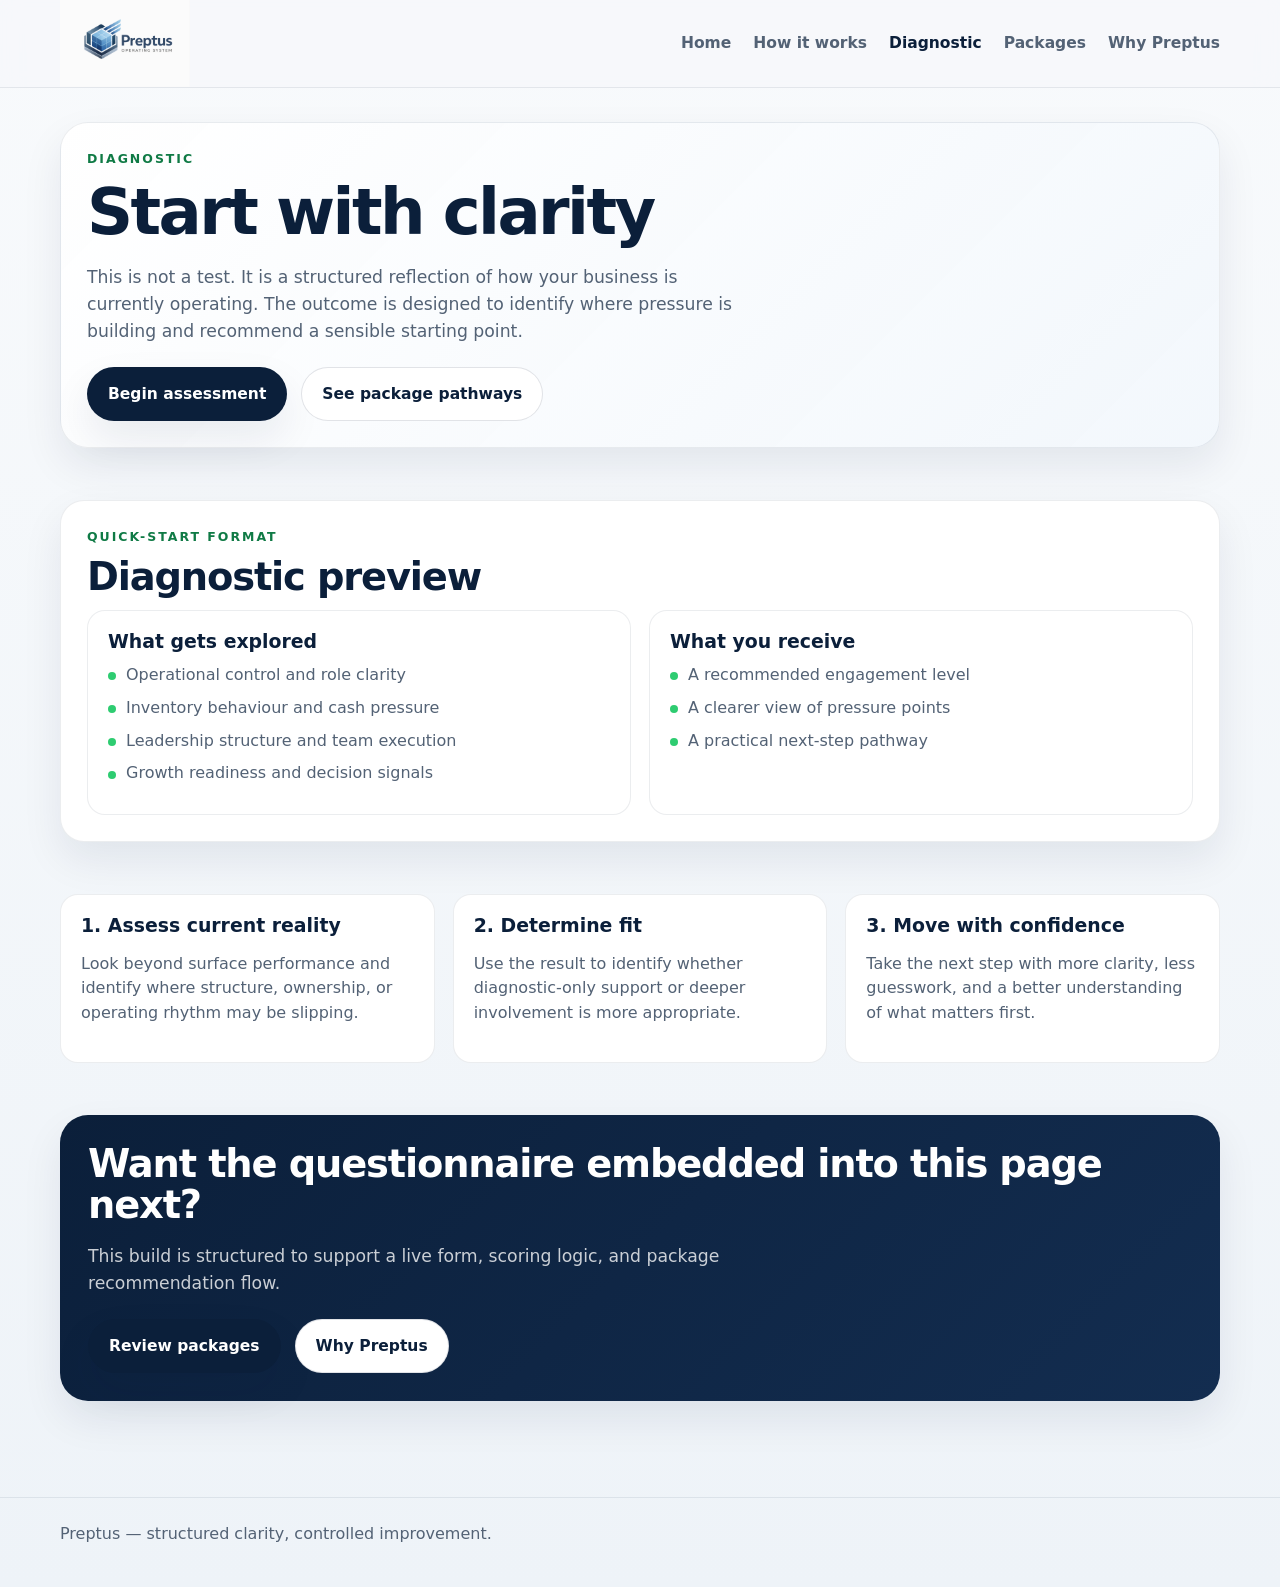
==== diagnostic.html @ 210e707c "Add files via upload" ====
<!DOCTYPE html>
<html lang="en">
<head>
  <meta charset="UTF-8" />
  <meta name="viewport" content="width=device-width, initial-scale=1.0" />
  <title>Diagnostic | Preptus</title>
  <meta name="description" content="Start the Preptus diagnostic and identify the right level of support for your business." />
  <link rel="stylesheet" href="styles.css" />
</head>
<body>
  <header class="site-header">
    <div class="container nav-wrap">
      <a class="brand" href="index.html"><img src="assets/logo.png" alt="Preptus logo" /></a>
      <nav class="nav-links">
        <a href="index.html">Home</a>
        <a href="how-it-works.html">How it works</a>
        <a class="active" href="diagnostic.html">Diagnostic</a>
        <a href="packages.html">Packages</a>
        <a href="why-preptus.html">Why Preptus</a>
      </nav>
    </div>
  </header>
  <main>
    <section class="hero-band">
      <div class="container hero-panel">
        <div class="kicker">Diagnostic</div>
        <h1>Start with clarity</h1>
        <p class="lead">This is not a test. It is a structured reflection of how your business is currently operating. The outcome is designed to identify where pressure is building and recommend a sensible starting point.</p>
        <div class="hero-actions">
          <a class="btn btn-primary" href="#questions">Begin assessment</a>
          <a class="btn btn-secondary" href="packages.html">See package pathways</a>
        </div>
      </div>
    </section>

    <section id="questions">
      <div class="container section-card">
        <div class="kicker">Quick-start format</div>
        <h2>Diagnostic preview</h2>
        <div class="grid-2">
          <div class="card">
            <h3>What gets explored</h3>
            <ul class="clean">
              <li>Operational control and role clarity</li>
              <li>Inventory behaviour and cash pressure</li>
              <li>Leadership structure and team execution</li>
              <li>Growth readiness and decision signals</li>
            </ul>
          </div>
          <div class="card">
            <h3>What you receive</h3>
            <ul class="clean">
              <li>A recommended engagement level</li>
              <li>A clearer view of pressure points</li>
              <li>A practical next-step pathway</li>
            </ul>
          </div>
        </div>
      </div>
    </section>

    <section>
      <div class="container grid-3">
        <article class="feature">
          <h3>1. Assess current reality</h3>
          <p class="muted">Look beyond surface performance and identify where structure, ownership, or operating rhythm may be slipping.</p>
        </article>
        <article class="feature">
          <h3>2. Determine fit</h3>
          <p class="muted">Use the result to identify whether diagnostic-only support or deeper involvement is more appropriate.</p>
        </article>
        <article class="feature">
          <h3>3. Move with confidence</h3>
          <p class="muted">Take the next step with more clarity, less guesswork, and a better understanding of what matters first.</p>
        </article>
      </div>
    </section>

    <section>
      <div class="container cta-panel">
        <h2>Want the questionnaire embedded into this page next?</h2>
        <p class="lead">This build is structured to support a live form, scoring logic, and package recommendation flow.</p>
        <div class="cta-row">
          <a class="btn btn-primary" href="packages.html">Review packages</a>
          <a class="btn btn-secondary" href="why-preptus.html">Why Preptus</a>
        </div>
      </div>
    </section>
  </main>
  <footer class="footer"><div class="container">Preptus — structured clarity, controlled improvement.</div></footer>
</body>
</html>
---- styles.css ----
:root {
  --bg: #f6f8fb;
  --panel: #ffffff;
  --ink: #0b1f3a;
  --muted: #536275;
  --line: #d9e1ea;
  --accent: #2ecc71;
  --accent-2: #0f7a45;
  --shadow: 0 18px 40px rgba(11,31,58,0.08);
  --radius: 18px;
  --max: 1160px;
}
* { box-sizing: border-box; }
html { scroll-behavior: smooth; }
body {
  margin: 0;
  font-family: Inter, ui-sans-serif, system-ui, -apple-system, BlinkMacSystemFont, "Segoe UI", sans-serif;
  background: linear-gradient(180deg, #f8fafc 0%, #eef3f8 100%);
  color: var(--ink);
  line-height: 1.55;
}
a { color: inherit; text-decoration: none; }
img { max-width: 100%; display: block; }
.container { width: min(var(--max), calc(100% - 40px)); margin: 0 auto; }
.site-header {
  position: sticky; top: 0; z-index: 30;
  backdrop-filter: blur(10px);
  background: rgba(246,248,251,0.88);
  border-bottom: 1px solid rgba(11,31,58,0.08);
}
.nav-wrap { display: flex; align-items: center; justify-content: space-between; gap: 24px; min-height: 78px; }
.brand { display: flex; align-items: center; gap: 14px; min-width: 0; }
.brand img { width: 130px; height: auto; }
.brand-mark { font-size: 0.8rem; letter-spacing: 0.14em; text-transform: uppercase; color: var(--muted); }
.nav-links { display: flex; gap: 22px; align-items: center; flex-wrap: wrap; }
.nav-links a { color: var(--muted); font-weight: 600; font-size: 0.97rem; }
.nav-links a:hover, .nav-links a.active { color: var(--ink); }
.btn {
  display: inline-flex; align-items: center; justify-content: center; gap: 10px;
  padding: 14px 20px; border-radius: 999px; font-weight: 700; font-size: 0.97rem;
  transition: 160ms ease; border: 1px solid transparent; cursor: pointer;
}
.btn-primary { background: var(--ink); color: white; box-shadow: var(--shadow); }
.btn-primary:hover { transform: translateY(-1px); }
.btn-secondary { background: white; color: var(--ink); border-color: rgba(11,31,58,0.12); }
.btn-secondary:hover { border-color: rgba(11,31,58,0.24); }
.hero-band {
  padding: 34px 0 26px;
}
.hero-panel {
  background: linear-gradient(135deg, rgba(255,255,255,0.98), rgba(242,247,252,0.96));
  border: 1px solid rgba(11,31,58,0.08);
  border-radius: 28px;
  box-shadow: var(--shadow);
  padding: 26px;
}
.header-band {
  display: grid;
  grid-template-columns: 240px 1fr;
  gap: 28px;
  align-items: center;
}
.header-band .logo-box {
  background: #0b1f3a;
  border-radius: 22px;
  padding: 18px;
  display: grid; place-items: center;
  min-height: 144px;
}
.header-band .logo-box img { width: 170px; object-fit: contain; }
.eyebrow {
  font-size: 0.8rem; text-transform: uppercase; letter-spacing: 0.16em;
  color: var(--accent-2); font-weight: 800; margin-bottom: 10px;
}
h1, h2, h3 { margin: 0 0 12px; line-height: 1.08; }
h1 { font-size: clamp(2.2rem, 5vw, 4.35rem); letter-spacing: -0.04em; }
h2 { font-size: clamp(1.6rem, 3vw, 2.6rem); letter-spacing: -0.03em; }
h3 { font-size: 1.18rem; }
.lead { font-size: 1.08rem; color: var(--muted); max-width: 60ch; }
.hero-actions, .cta-row { display: flex; flex-wrap: wrap; gap: 14px; margin-top: 22px; }
main { padding-bottom: 70px; }
section { padding: 26px 0; }
.section-card {
  background: var(--panel);
  border: 1px solid rgba(11,31,58,0.08);
  border-radius: 24px;
  box-shadow: var(--shadow);
  padding: 26px;
}
.kicker { color: var(--accent-2); text-transform: uppercase; letter-spacing: 0.16em; font-size: 0.78rem; font-weight: 800; margin-bottom: 10px; }
.grid-2, .grid-3, .grid-4 { display: grid; gap: 18px; }
.grid-2 { grid-template-columns: repeat(2, minmax(0, 1fr)); }
.grid-3 { grid-template-columns: repeat(3, minmax(0, 1fr)); }
.grid-4 { grid-template-columns: repeat(4, minmax(0, 1fr)); }
.stat, .card, .feature, .step, .compare-cell, .quote-block {
  background: #fff;
  border: 1px solid rgba(11,31,58,0.08);
  border-radius: var(--radius);
  padding: 20px;
}
.stat strong, .metric { display: block; font-size: 1.65rem; letter-spacing: -0.04em; margin-bottom: 6px; }
.muted { color: var(--muted); }
ul.clean { list-style: none; padding: 0; margin: 0; }
ul.clean li { position: relative; padding-left: 18px; margin: 8px 0; color: var(--muted); }
ul.clean li::before { content: ""; width: 8px; height: 8px; border-radius: 50%; background: var(--accent); position: absolute; left: 0; top: 0.58em; }
.compare-grid { display: grid; grid-template-columns: repeat(2, minmax(0, 1fr)); gap: 18px; margin-top: 18px; }
.compare-cell h3 { margin-bottom: 14px; }
.compare-cell.negative { border-top: 5px solid #dfe6ee; }
.compare-cell.positive { border-top: 5px solid var(--accent); }
.quote-band {
  border-left: 5px solid var(--accent); padding: 18px 22px; background: rgba(46,204,113,0.08);
  border-radius: 16px; font-weight: 700; font-size: 1.05rem;
}
.cta-panel {
  background: linear-gradient(135deg, #0b1f3a 0%, #132d50 100%);
  color: white; border-radius: 28px; padding: 28px; box-shadow: var(--shadow);
}
.cta-panel .lead, .cta-panel .muted { color: rgba(255,255,255,0.78); }
.footer { border-top: 1px solid rgba(11,31,58,0.08); padding: 24px 0 40px; color: var(--muted); }
.table {
  width: 100%; border-collapse: separate; border-spacing: 0; overflow: hidden;
  border: 1px solid rgba(11,31,58,0.08); border-radius: 18px; margin-top: 16px;
}
.table th, .table td { padding: 16px; text-align: left; vertical-align: top; }
.table th { background: #edf3f8; }
.table tr + tr td { border-top: 1px solid rgba(11,31,58,0.08); }
.badge { display: inline-flex; padding: 7px 12px; border-radius: 999px; background: rgba(46,204,113,0.12); color: var(--accent-2); font-weight: 800; font-size: 0.82rem; }
.package-card { position: relative; overflow: hidden; }
.package-card::after {
  content: ""; position: absolute; inset: auto -20px -40px auto; width: 120px; height: 120px;
  background: radial-gradient(circle, rgba(46,204,113,0.16), transparent 70%);
}
.small { font-size: 0.95rem; }
.hero-mini-grid { display: grid; grid-template-columns: repeat(4, minmax(0, 1fr)); gap: 16px; margin-top: 22px; }
.hero-mini { padding: 18px; border-radius: 18px; background: white; border: 1px solid rgba(11,31,58,0.08); }
.hero-mini strong { display: block; margin-bottom: 6px; }
@media (max-width: 980px) {
  .header-band { grid-template-columns: 1fr; }
  .header-band .logo-box { min-height: 120px; }
  .grid-2, .grid-3, .grid-4, .compare-grid, .hero-mini-grid { grid-template-columns: 1fr; }
  .nav-wrap { padding: 12px 0; align-items: flex-start; }
  .nav-links { gap: 14px; }
}
@media (max-width: 720px) {
  .container { width: min(var(--max), calc(100% - 24px)); }
  .hero-panel, .section-card, .cta-panel { padding: 20px; }
  .brand img { width: 112px; }
  .nav-wrap { flex-direction: column; }
  .hero-actions .btn, .cta-row .btn { width: 100%; }
}
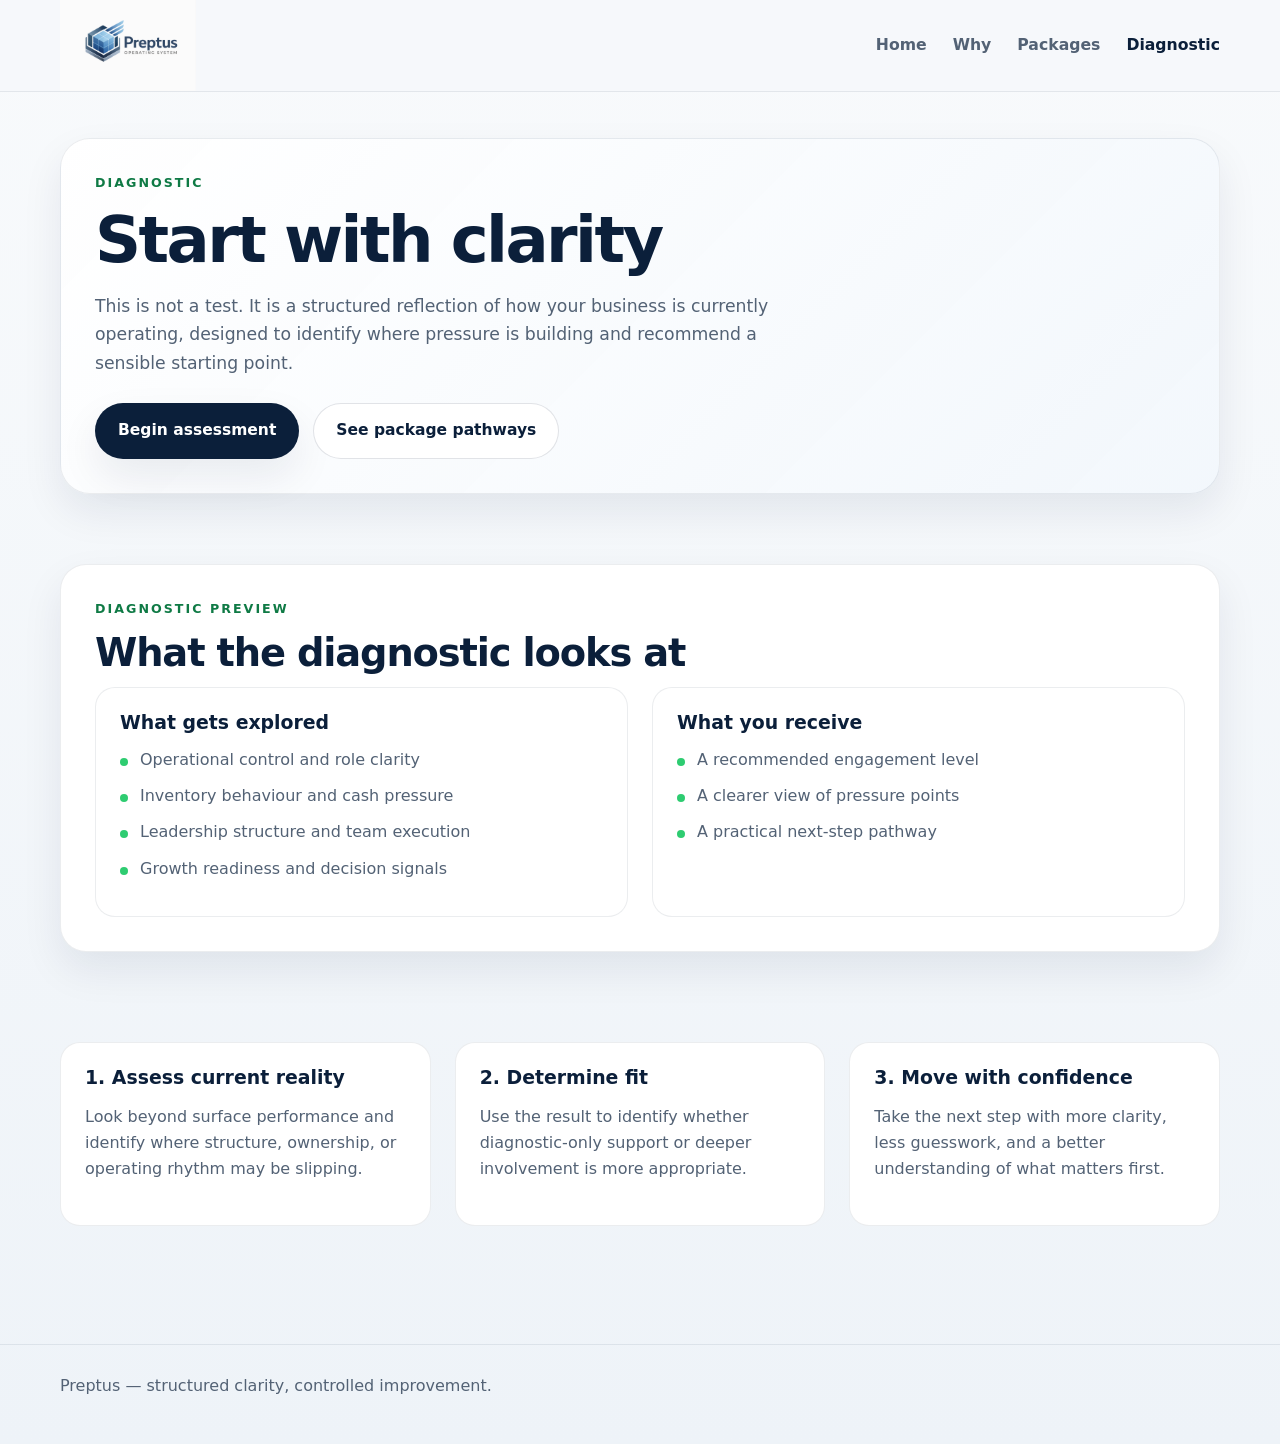
==== commit 0597229e: "Add files via upload" ====
--- a/diagnostic.html
+++ b/diagnostic.html
@@ -13,10 +13,9 @@
       <a class="brand" href="index.html"><img src="assets/logo.png" alt="Preptus logo" /></a>
       <nav class="nav-links">
         <a href="index.html">Home</a>
-        <a href="how-it-works.html">How it works</a>
+        <a href="why-preptus.html">Why</a>
+        <a href="packages.html">Packages</a>
         <a class="active" href="diagnostic.html">Diagnostic</a>
-        <a href="packages.html">Packages</a>
-        <a href="why-preptus.html">Why Preptus</a>
       </nav>
     </div>
   </header>
@@ -25,7 +24,7 @@
       <div class="container hero-panel">
         <div class="kicker">Diagnostic</div>
         <h1>Start with clarity</h1>
-        <p class="lead">This is not a test. It is a structured reflection of how your business is currently operating. The outcome is designed to identify where pressure is building and recommend a sensible starting point.</p>
+        <p class="lead">This is not a test. It is a structured reflection of how your business is currently operating, designed to identify where pressure is building and recommend a sensible starting point.</p>
         <div class="hero-actions">
           <a class="btn btn-primary" href="#questions">Begin assessment</a>
           <a class="btn btn-secondary" href="packages.html">See package pathways</a>
@@ -35,9 +34,9 @@
 
     <section id="questions">
       <div class="container section-card">
-        <div class="kicker">Quick-start format</div>
-        <h2>Diagnostic preview</h2>
-        <div class="grid-2">
+        <div class="kicker">Diagnostic preview</div>
+        <h2>What the diagnostic looks at</h2>
+        <div class="grid-2 spacious-grid">
           <div class="card">
             <h3>What gets explored</h3>
             <ul class="clean">
@@ -60,7 +59,7 @@
     </section>
 
     <section>
-      <div class="container grid-3">
+      <div class="container grid-3 package-grid">
         <article class="feature">
           <h3>1. Assess current reality</h3>
           <p class="muted">Look beyond surface performance and identify where structure, ownership, or operating rhythm may be slipping.</p>
@@ -75,17 +74,6 @@
         </article>
       </div>
     </section>
-
-    <section>
-      <div class="container cta-panel">
-        <h2>Want the questionnaire embedded into this page next?</h2>
-        <p class="lead">This build is structured to support a live form, scoring logic, and package recommendation flow.</p>
-        <div class="cta-row">
-          <a class="btn btn-primary" href="packages.html">Review packages</a>
-          <a class="btn btn-secondary" href="why-preptus.html">Why Preptus</a>
-        </div>
-      </div>
-    </section>
   </main>
   <footer class="footer"><div class="container">Preptus — structured clarity, controlled improvement.</div></footer>
 </body>
--- a/styles.css
+++ b/styles.css
@@ -7,7 +7,7 @@
   --accent: #2ecc71;
   --accent-2: #0f7a45;
   --shadow: 0 18px 40px rgba(11,31,58,0.08);
-  --radius: 18px;
+  --radius: 20px;
   --max: 1160px;
 }
 * { box-sizing: border-box; }
@@ -17,134 +17,140 @@
   font-family: Inter, ui-sans-serif, system-ui, -apple-system, BlinkMacSystemFont, "Segoe UI", sans-serif;
   background: linear-gradient(180deg, #f8fafc 0%, #eef3f8 100%);
   color: var(--ink);
-  line-height: 1.55;
+  line-height: 1.65;
 }
 a { color: inherit; text-decoration: none; }
 img { max-width: 100%; display: block; }
-.container { width: min(var(--max), calc(100% - 40px)); margin: 0 auto; }
+.container { width: min(var(--max), calc(100% - 56px)); margin: 0 auto; }
 .site-header {
   position: sticky; top: 0; z-index: 30;
   backdrop-filter: blur(10px);
-  background: rgba(246,248,251,0.88);
+  background: rgba(246,248,251,0.92);
   border-bottom: 1px solid rgba(11,31,58,0.08);
 }
-.nav-wrap { display: flex; align-items: center; justify-content: space-between; gap: 24px; min-height: 78px; }
-.brand { display: flex; align-items: center; gap: 14px; min-width: 0; }
-.brand img { width: 130px; height: auto; }
-.brand-mark { font-size: 0.8rem; letter-spacing: 0.14em; text-transform: uppercase; color: var(--muted); }
-.nav-links { display: flex; gap: 22px; align-items: center; flex-wrap: wrap; }
-.nav-links a { color: var(--muted); font-weight: 600; font-size: 0.97rem; }
+.nav-wrap { display: flex; align-items: center; justify-content: space-between; gap: 30px; min-height: 84px; }
+.brand { display: flex; align-items: center; min-width: 0; }
+.brand img { width: 136px; height: auto; }
+.nav-links { display: flex; gap: 26px; align-items: center; flex-wrap: wrap; }
+.nav-links a { color: var(--muted); font-weight: 600; font-size: 0.98rem; }
 .nav-links a:hover, .nav-links a.active { color: var(--ink); }
 .btn {
   display: inline-flex; align-items: center; justify-content: center; gap: 10px;
-  padding: 14px 20px; border-radius: 999px; font-weight: 700; font-size: 0.97rem;
+  padding: 14px 22px; border-radius: 999px; font-weight: 700; font-size: 0.97rem;
   transition: 160ms ease; border: 1px solid transparent; cursor: pointer;
 }
 .btn-primary { background: var(--ink); color: white; box-shadow: var(--shadow); }
 .btn-primary:hover { transform: translateY(-1px); }
 .btn-secondary { background: white; color: var(--ink); border-color: rgba(11,31,58,0.12); }
 .btn-secondary:hover { border-color: rgba(11,31,58,0.24); }
-.hero-band {
-  padding: 34px 0 26px;
-}
+.hero-band { padding: 46px 0 36px; }
 .hero-panel {
   background: linear-gradient(135deg, rgba(255,255,255,0.98), rgba(242,247,252,0.96));
   border: 1px solid rgba(11,31,58,0.08);
-  border-radius: 28px;
+  border-radius: 30px;
   box-shadow: var(--shadow);
-  padding: 26px;
+  padding: 34px;
 }
 .header-band {
   display: grid;
   grid-template-columns: 240px 1fr;
-  gap: 28px;
+  gap: 34px;
   align-items: center;
 }
+.compact-band { grid-template-columns: 220px 1fr; }
 .header-band .logo-box {
   background: #0b1f3a;
-  border-radius: 22px;
-  padding: 18px;
-  display: grid; place-items: center;
-  min-height: 144px;
+  border-radius: 24px;
+  padding: 22px;
+  display: grid;
+  place-items: center;
+  min-height: 156px;
 }
-.header-band .logo-box img { width: 170px; object-fit: contain; }
-.eyebrow {
-  font-size: 0.8rem; text-transform: uppercase; letter-spacing: 0.16em;
-  color: var(--accent-2); font-weight: 800; margin-bottom: 10px;
+.header-band .logo-box img { width: 178px; object-fit: contain; }
+.eyebrow, .kicker {
+  font-size: 0.79rem; text-transform: uppercase; letter-spacing: 0.16em;
+  color: var(--accent-2); font-weight: 800; margin-bottom: 12px;
 }
-h1, h2, h3 { margin: 0 0 12px; line-height: 1.08; }
-h1 { font-size: clamp(2.2rem, 5vw, 4.35rem); letter-spacing: -0.04em; }
-h2 { font-size: clamp(1.6rem, 3vw, 2.6rem); letter-spacing: -0.03em; }
+.on-dark { color: #9ef0bf; }
+h1, h2, h3 { margin: 0 0 14px; line-height: 1.08; }
+h1 { font-size: clamp(2.2rem, 5vw, 4.1rem); letter-spacing: -0.04em; }
+h2 { font-size: clamp(1.6rem, 3vw, 2.45rem); letter-spacing: -0.03em; }
 h3 { font-size: 1.18rem; }
-.lead { font-size: 1.08rem; color: var(--muted); max-width: 60ch; }
-.hero-actions, .cta-row { display: flex; flex-wrap: wrap; gap: 14px; margin-top: 22px; }
-main { padding-bottom: 70px; }
-section { padding: 26px 0; }
+.lead { font-size: 1.08rem; color: var(--muted); max-width: 62ch; }
+.small-lead { max-width: 48ch; }
+.hero-actions, .cta-row { display: flex; flex-wrap: wrap; gap: 14px; margin-top: 26px; }
+main { padding-bottom: 84px; }
+section { padding: 34px 0; }
 .section-card {
   background: var(--panel);
   border: 1px solid rgba(11,31,58,0.08);
-  border-radius: 24px;
+  border-radius: 26px;
   box-shadow: var(--shadow);
-  padding: 26px;
+  padding: 34px;
 }
-.kicker { color: var(--accent-2); text-transform: uppercase; letter-spacing: 0.16em; font-size: 0.78rem; font-weight: 800; margin-bottom: 10px; }
-.grid-2, .grid-3, .grid-4 { display: grid; gap: 18px; }
+.grid-2, .grid-3, .grid-4 { display: grid; gap: 24px; }
 .grid-2 { grid-template-columns: repeat(2, minmax(0, 1fr)); }
 .grid-3 { grid-template-columns: repeat(3, minmax(0, 1fr)); }
 .grid-4 { grid-template-columns: repeat(4, minmax(0, 1fr)); }
+.spacious-grid { align-items: stretch; }
 .stat, .card, .feature, .step, .compare-cell, .quote-block {
   background: #fff;
   border: 1px solid rgba(11,31,58,0.08);
   border-radius: var(--radius);
-  padding: 20px;
+  padding: 24px;
 }
-.stat strong, .metric { display: block; font-size: 1.65rem; letter-spacing: -0.04em; margin-bottom: 6px; }
 .muted { color: var(--muted); }
 ul.clean { list-style: none; padding: 0; margin: 0; }
-ul.clean li { position: relative; padding-left: 18px; margin: 8px 0; color: var(--muted); }
-ul.clean li::before { content: ""; width: 8px; height: 8px; border-radius: 50%; background: var(--accent); position: absolute; left: 0; top: 0.58em; }
-.compare-grid { display: grid; grid-template-columns: repeat(2, minmax(0, 1fr)); gap: 18px; margin-top: 18px; }
-.compare-cell h3 { margin-bottom: 14px; }
+ul.clean li { position: relative; padding-left: 20px; margin: 10px 0; color: var(--muted); }
+ul.clean li::before { content: ""; width: 8px; height: 8px; border-radius: 50%; background: var(--accent); position: absolute; left: 0; top: 0.68em; }
+.clean-strong li { color: var(--ink); }
+.compare-grid { display: grid; grid-template-columns: repeat(2, minmax(0, 1fr)); gap: 24px; margin-top: 12px; }
+.compare-cell h3 { margin-bottom: 16px; }
 .compare-cell.negative { border-top: 5px solid #dfe6ee; }
-.compare-cell.positive { border-top: 5px solid var(--accent); }
+.compare-cell.positive { border-top: 5px solid var(--accent); background: linear-gradient(180deg, #ffffff 0%, #f8fffb 100%); }
+.comparison-card { padding-top: 30px; }
+.emphasis-first { box-shadow: 0 14px 34px rgba(46,204,113,0.12); }
+.subdued-second { opacity: 0.98; }
 .quote-band {
-  border-left: 5px solid var(--accent); padding: 18px 22px; background: rgba(46,204,113,0.08);
-  border-radius: 16px; font-weight: 700; font-size: 1.05rem;
+  border-left: 5px solid var(--accent); padding: 20px 24px; background: rgba(46,204,113,0.08);
+  border-radius: 18px; font-weight: 700; font-size: 1.05rem; margin-top: 24px;
 }
 .cta-panel {
   background: linear-gradient(135deg, #0b1f3a 0%, #132d50 100%);
-  color: white; border-radius: 28px; padding: 28px; box-shadow: var(--shadow);
+  color: white; border-radius: 30px; padding: 34px; box-shadow: var(--shadow);
 }
 .cta-panel .lead, .cta-panel .muted { color: rgba(255,255,255,0.78); }
-.footer { border-top: 1px solid rgba(11,31,58,0.08); padding: 24px 0 40px; color: var(--muted); }
-.table {
-  width: 100%; border-collapse: separate; border-spacing: 0; overflow: hidden;
-  border: 1px solid rgba(11,31,58,0.08); border-radius: 18px; margin-top: 16px;
-}
-.table th, .table td { padding: 16px; text-align: left; vertical-align: top; }
-.table th { background: #edf3f8; }
-.table tr + tr td { border-top: 1px solid rgba(11,31,58,0.08); }
-.badge { display: inline-flex; padding: 7px 12px; border-radius: 999px; background: rgba(46,204,113,0.12); color: var(--accent-2); font-weight: 800; font-size: 0.82rem; }
-.package-card { position: relative; overflow: hidden; }
+.footer { border-top: 1px solid rgba(11,31,58,0.08); padding: 28px 0 44px; color: var(--muted); }
+.badge { display: inline-flex; padding: 8px 13px; border-radius: 999px; background: rgba(46,204,113,0.12); color: var(--accent-2); font-weight: 800; font-size: 0.82rem; margin-bottom: 14px; }
+.badge-special { background: rgba(11,31,58,0.09); color: var(--ink); }
+.package-card { position: relative; overflow: hidden; min-height: 220px; }
 .package-card::after {
   content: ""; position: absolute; inset: auto -20px -40px auto; width: 120px; height: 120px;
   background: radial-gradient(circle, rgba(46,204,113,0.16), transparent 70%);
 }
-.small { font-size: 0.95rem; }
-.hero-mini-grid { display: grid; grid-template-columns: repeat(4, minmax(0, 1fr)); gap: 16px; margin-top: 22px; }
-.hero-mini { padding: 18px; border-radius: 18px; background: white; border: 1px solid rgba(11,31,58,0.08); }
-.hero-mini strong { display: block; margin-bottom: 6px; }
+.package-grid { margin-top: 22px; }
+.section-title-tight { margin-bottom: 6px; }
+.separated-offer { display: grid; gap: 24px; }
+.offer-divider {
+  display: flex; align-items: end; justify-content: space-between; gap: 20px;
+  padding-bottom: 6px; border-bottom: 1px solid rgba(11,31,58,0.1);
+}
+.special-tile-row { display: grid; grid-template-columns: minmax(0, 1fr); }
+.package-card-special { border-color: rgba(11,31,58,0.14); background: linear-gradient(180deg, #ffffff 0%, #f4f7fb 100%); }
+.feature { min-height: 184px; }
 @media (max-width: 980px) {
-  .header-band { grid-template-columns: 1fr; }
-  .header-band .logo-box { min-height: 120px; }
-  .grid-2, .grid-3, .grid-4, .compare-grid, .hero-mini-grid { grid-template-columns: 1fr; }
-  .nav-wrap { padding: 12px 0; align-items: flex-start; }
-  .nav-links { gap: 14px; }
+  .header-band, .compact-band { grid-template-columns: 1fr; }
+  .header-band .logo-box { min-height: 124px; }
+  .grid-2, .grid-3, .grid-4, .compare-grid { grid-template-columns: 1fr; }
+  .nav-wrap { padding: 14px 0; align-items: flex-start; }
+  .nav-links { gap: 16px; }
 }
 @media (max-width: 720px) {
-  .container { width: min(var(--max), calc(100% - 24px)); }
-  .hero-panel, .section-card, .cta-panel { padding: 20px; }
-  .brand img { width: 112px; }
+  .container { width: min(var(--max), calc(100% - 28px)); }
+  .hero-panel, .section-card, .cta-panel { padding: 24px; }
+  .brand img { width: 116px; }
   .nav-wrap { flex-direction: column; }
+  .nav-links { width: 100%; justify-content: space-between; gap: 10px 16px; }
   .hero-actions .btn, .cta-row .btn { width: 100%; }
+  section { padding: 28px 0; }
 }
